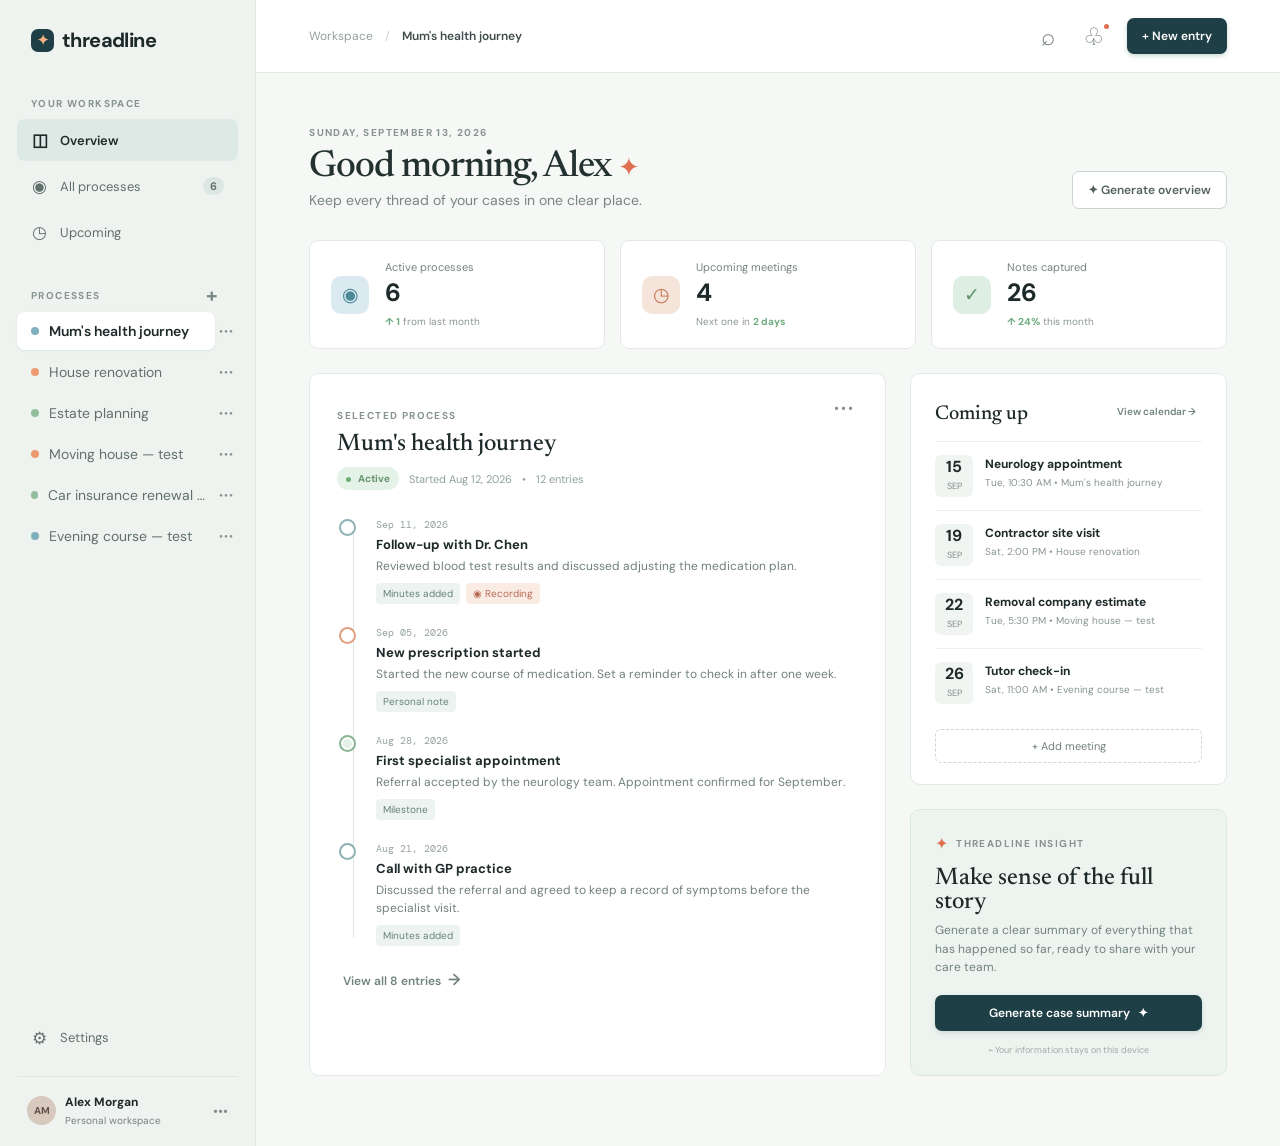
==== index.html @ a477e841 "Publish Threadline process tracker Co-authored-by: Copilot App <223556219+Copilot@users.noreply.gith" ====
<!doctype html>
<html lang="en">
  <head>
    <meta charset="UTF-8" />
    <meta name="viewport" content="width=device-width, initial-scale=1.0" />
    <title>Threadline — Process tracker</title>
    <link rel="preconnect" href="https://fonts.googleapis.com" />
    <link rel="preconnect" href="https://fonts.gstatic.com" crossorigin />
    <link href="https://fonts.googleapis.com/css2?family=DM+Mono:wght@400;500&family=DM+Sans:wght@400;500;600;700&family=Newsreader:opsz,wght@6..72,500;6..72,600&display=swap" rel="stylesheet" />
    <link rel="stylesheet" href="styles.css" />
  </head>
  <body>
    <div class="app-shell">
      <aside class="sidebar">
        <div class="brand"><span class="brand-mark">✦</span><span>threadline</span></div>
        <div class="workspace-label">YOUR WORKSPACE</div>
        <nav class="primary-nav" aria-label="Main navigation">
          <button class="nav-item active" data-view="overview"><span>◫</span> Overview</button>
          <button class="nav-item" data-view="all-processes"><span>◉</span> All processes <b id="process-count">3</b></button>
          <button class="nav-item" data-view="upcoming"><span>◷</span> Upcoming</button>
        </nav>
        <div class="sidebar-section">
          <div class="section-heading"><span>PROCESSES</span><button class="tiny-add" id="add-process" aria-label="Add process">+</button></div>
          <div id="process-list" class="process-list"></div>
        </div>
        <div class="sidebar-bottom">
          <button class="nav-item" id="settings-button"><span>⚙</span> Settings</button>
          <button class="profile" id="workspace-switcher"><div class="avatar">AM</div><div><strong>Alex Morgan</strong><small id="workspace-label">Personal workspace</small></div><span class="dots">•••</span></button>
        </div>
      </aside>

      <main class="main-content">
        <header class="topbar">
          <div class="breadcrumbs"><span>Workspace</span><b>/</b><strong id="breadcrumb-title">Overview</strong></div>
          <div class="top-actions"><button class="icon-button" title="Search">⌕</button><button class="icon-button notification" title="Notifications">♧<i></i></button><button class="button button-dark" id="new-entry">+ New entry</button></div>
        </header>

        <section class="content-wrap">
          <div class="page-intro">
            <div><p class="eyebrow">SUNDAY, SEPTEMBER 13, 2026</p><h1 id="page-title">Good morning, Alex <span>✦</span></h1><p class="lede">Keep every thread of your cases in one clear place.</p></div>
            <button class="button button-outline" id="generate-overview">✦ Generate overview</button>
          </div>

          <div class="metric-grid">
            <article class="metric-card"><div class="metric-icon blue">◉</div><div><span>Active processes</span><strong id="active-count">3</strong><small><em>↑ 1</em> from last month</small></div></article>
            <article class="metric-card"><div class="metric-icon peach">◷</div><div><span>Upcoming meetings</span><strong id="meeting-count">2</strong><small>Next one in <em>2 days</em></small></div></article>
            <article class="metric-card"><div class="metric-icon green">✓</div><div><span>Notes captured</span><strong id="notes-count">18</strong><small><em>↑ 24%</em> this month</small></div></article>
          </div>

          <div class="dashboard-grid">
            <section class="panel timeline-panel dashboard-object" data-dashboard-object="process">
              <div class="panel-header"><div><p class="eyebrow">SELECTED PROCESS</p><h2 id="selected-title">Mum's health journey</h2></div><div class="timeline-actions"><button class="more-button" id="timeline-menu-button" aria-label="Timeline options" aria-expanded="false">•••</button><div class="timeline-menu" id="timeline-menu" hidden><button id="menu-search">⌕ Search events</button><button data-filter="all">◫ Show all types</button><button data-filter="meeting">◷ Meetings only</button><button data-filter="note">▤ Notes only</button><button data-filter="milestone">✓ Milestones only</button><button id="export-events">⇩ Export this process to Excel</button></div></div></div>
              <div class="process-meta"><span class="status-pill"><i></i> Active</span><span>Started Aug 12, 2026</span><span>•</span><span>12 entries</span></div>
              <div class="timeline" id="timeline"></div>
              <button class="text-button" id="show-all">View all entries <span>→</span></button>
            </section>

            <aside class="right-column">
              <section class="panel upcoming-panel dashboard-object" data-dashboard-object="upcoming"><div class="panel-header"><h2>Coming up</h2><button class="text-button" id="open-calendar">View calendar →</button></div><div id="upcoming-list"></div><button class="add-dashed" id="add-meeting">+ Add meeting</button></section>
              <section class="panel insight-panel dashboard-object" data-dashboard-object="insight"><div class="insight-top"><span class="sparkle">✦</span><span class="eyebrow">THREADLINE INSIGHT</span></div><h3>Make sense of the full story</h3><p>Generate a clear summary of everything that has happened so far, ready to share with your care team.</p><button class="button button-dark full-width" id="history-summary">Generate case summary <span>✦</span></button><div class="privacy-note">⌁ Your information stays on this device</div></section>
            </aside>
          </div>
        </section>
      </main>
    </div>

    <div class="modal-backdrop" id="modal-backdrop" hidden>
      <div class="modal" role="dialog" aria-modal="true" aria-labelledby="modal-title">
        <button class="modal-close" id="modal-close">×</button>
        <p class="eyebrow" id="modal-eyebrow">NEW TIMELINE ENTRY</p><h2 id="modal-title">Add a meeting</h2><p class="modal-subtitle">Capture the details while they’re fresh.</p>
        <form id="entry-form">
          <label>Entry type<select id="entry-type"><option value="meeting">Meeting</option><option value="note">Note</option><option value="milestone">Milestone</option></select></label>
          <label>Title<input id="entry-title" required placeholder="e.g. Follow-up with Dr. Chen" /></label>
          <div class="form-row"><label>Date<input id="entry-date" type="date" required /></label><label>Time<input id="entry-time" type="time" value="10:00" /></label></div>
          <label>Minutes / notes<textarea id="entry-notes" rows="4" placeholder="What was discussed? Add decisions, questions, or next steps…"></textarea></label>
          <label>Recording <div class="upload-box"><input id="entry-recording" type="file" accept="audio/*,video/*" /><span>⌁</span><span><strong>Attach a recording</strong><small>Audio or video, up to 200 MB</small></span></div></label>
          <div class="form-actions"><button type="button" class="button button-danger" id="delete-entry" hidden>Delete entry</button><span class="form-spacer"></span><button type="button" class="button button-outline" id="cancel-entry">Cancel</button><button type="submit" class="button button-dark">Save entry</button></div>
        </form>
      </div>
    </div>
    <div class="modal-backdrop" id="settings-backdrop" hidden>
        <div class="modal settings-modal" role="dialog" aria-modal="true" aria-labelledby="settings-title">
          <button class="modal-close" id="settings-close">×</button>
          <p class="eyebrow">WORKSPACE SETTINGS</p><h2 id="settings-title">Settings</h2><p class="modal-subtitle">Manage your local Threadline workspace and keep a safe copy of your data.</p>
          <div class="settings-card" id="backup-settings-card"><div><strong>Backup all processes</strong><p>Download one compressed archive containing every process, event, summary, meeting, and stored recording.</p></div><button class="button button-dark" id="settings-backup">Download backup</button></div>
          <div class="settings-card" id="restore-settings-card"><div><strong>Restore all processes</strong><p>Load a complete Threadline backup. It replaces every process currently stored in this browser.</p></div><button class="button button-outline" id="settings-restore">Choose backup</button></div>
          <div class="settings-section"><p class="eyebrow">DESKTOP</p><p class="settings-section-copy">Choose which objects appear on this workspace dashboard.</p><div class="dashboard-options"><label><input type="checkbox" data-dashboard-setting="process" /> Process timeline</label><label><input type="checkbox" data-dashboard-setting="upcoming" /> Coming up</label><label><input type="checkbox" data-dashboard-setting="insight" /> Threadline Insight</label></div></div>
          <div class="settings-section"><p class="eyebrow">YOUR PROFILE</p><p class="settings-section-copy">Update your name and email address.</p><button class="button button-outline" id="edit-my-profile">Edit my information</button></div>
          <div class="settings-section" id="admin-user-settings"><p class="eyebrow">USERS</p><p class="settings-section-copy">Each user has one separate workspace. Add, edit, or remove users here; share individual processes from the process menu.</p><div id="admin-people-list" class="people-list"></div><div class="workspace-create"><input id="admin-person-name" placeholder="Person name" /><input id="admin-person-email" placeholder="Email" /><label class="checkbox-label create-admin-label"><input id="admin-person-admin" type="checkbox" /> Admin</label><button class="button button-outline" id="admin-add-person">+ Add user</button></div></div>
          <p class="settings-footnote">Your data is stored locally in this browser. Keep the backup file somewhere safe.</p>
      </div>
    </div>
    <div class="modal-backdrop" id="delete-process-backdrop" hidden>
      <div class="modal delete-modal" role="dialog" aria-modal="true" aria-labelledby="delete-process-title">
        <p class="eyebrow">REMOVE PROCESS</p><h2 id="delete-process-title">Delete this process?</h2><p class="modal-subtitle">This will permanently remove the process and all of its events from this browser.</p>
        <div class="form-actions"><button type="button" class="button button-outline" id="cancel-delete-process">Keep process</button><button type="button" class="button button-danger" id="confirm-delete-process">Delete process</button></div>
      </div>
    </div>
    <div class="modal-backdrop" id="workspace-backdrop" hidden>
        <div class="modal workspace-modal" role="dialog" aria-modal="true" aria-labelledby="workspace-title">
          <button class="modal-close" id="workspace-close">×</button>
          <p class="eyebrow">WORKSPACES</p><h2 id="workspace-title">Switch workspace</h2><p class="modal-subtitle">Each workspace has its own separate processes and events.</p>
          <div id="workspace-list" class="workspace-list"></div>
        </div>
    </div>
    <div class="modal-backdrop" id="share-backdrop" hidden>
        <div class="modal share-modal" role="dialog" aria-modal="true" aria-labelledby="share-title">
          <button class="modal-close" id="share-close">×</button>
          <p class="eyebrow">PROCESS ACCESS</p><h2 id="share-title">Share process</h2><p class="modal-subtitle" id="share-process-name"></p>
          <div id="share-user-list" class="share-user-list"></div>
          <div class="form-actions"><button type="button" class="button button-outline" id="cancel-share">Cancel</button><button type="button" class="button button-dark" id="save-share">Save access</button></div>
        </div>
    </div>
    <div class="modal-backdrop" id="edit-user-backdrop" hidden>
      <div class="modal edit-user-modal" role="dialog" aria-modal="true" aria-labelledby="edit-user-title">
        <button class="modal-close" id="edit-user-close">×</button>
        <p class="eyebrow">EDIT USER</p><h2 id="edit-user-title">Edit user</h2><p class="modal-subtitle">Update this user’s details or grant admin privileges.</p>
        <label>Name<input id="edit-user-name" /></label><label>Email<input id="edit-user-email" type="email" /></label><label class="checkbox-label" id="edit-user-admin-label"><input id="edit-user-admin" type="checkbox" /> Grant admin privileges</label>
        <div class="form-actions"><button type="button" class="button button-outline" id="cancel-edit-user">Cancel</button><button type="button" class="button button-dark" id="save-edit-user">Save user</button></div>
      </div>
    </div>
    <div class="toast" id="toast" role="status"></div>
    <div class="search-popover" id="search-popover" hidden><label for="event-search">Search this process</label><div><input id="event-search" type="search" placeholder="Search titles and summaries…" /><button id="clear-search" aria-label="Clear search">×</button></div></div>
    <input id="restore-file" type="file" accept="application/json,.json" hidden />
    <script src="app.js"></script>
  </body>
</html>
---- styles.css ----
:root{--ink:#1e2929;--muted:#748080;--line:#e4e9e7;--paper:#f6f8f6;--white:#fff;--blue:#dbeaf0;--peach:#f5e4da;--green:#dfeee3;--accent:#df6f51;--navy:#1e3f45}
*{box-sizing:border-box}body{margin:0;background:var(--paper);color:var(--ink);font-family:"DM Sans",sans-serif;font-size:14px}button,input,textarea,select{font:inherit}button{cursor:pointer;border:0;background:none;color:inherit}.app-shell{display:flex;min-height:100vh}.sidebar{width:256px;background:#eef3f0;border-right:1px solid #dfe7e3;padding:27px 17px 18px;display:flex;flex-direction:column}.brand{font-size:20px;font-weight:700;letter-spacing:-.6px;padding:0 14px 44px;display:flex;align-items:center;gap:8px}.brand-mark{display:inline-grid;place-items:center;width:23px;height:23px;border-radius:7px;background:var(--navy);color:#f7b182;font-size:14px}.workspace-label,.eyebrow{font-size:10px;letter-spacing:1.4px;font-weight:700;color:#879390}.workspace-label{padding:0 14px 9px}.primary-nav{display:grid;gap:4px}.nav-item{display:flex;align-items:center;gap:12px;color:#62706c;padding:10px 14px;border-radius:8px;text-align:left;width:100%;font-size:13px}.nav-item span{font-size:17px;width:17px;text-align:center}.nav-item b{margin-left:auto;font-size:11px;background:#dce6e2;padding:2px 7px;border-radius:12px}.nav-item.active{background:#dce9e5;color:var(--ink);font-weight:600}.sidebar-section{margin-top:35px}.section-heading{display:flex;justify-content:space-between;align-items:center;padding:0 14px 10px;color:#879390;font-size:10px;letter-spacing:1.4px;font-weight:700}.tiny-add{font-size:20px;line-height:12px;color:#7c8885}.process-list{display:grid;gap:3px}.process-row{position:relative;display:flex;align-items:center;width:100%;min-width:0}.process-item{display:flex;align-items:center;gap:10px;flex:1;min-width:0;width:auto;padding:10px 8px 10px 14px;border-radius:8px;text-align:left;color:#62706c}.process-item span{overflow:hidden;text-overflow:ellipsis;white-space:nowrap}.process-row.active .process-item{background:#fff;color:var(--ink);font-weight:600;box-shadow:0 1px 2px #dce5e1}.process-dot{width:8px;height:8px;border-radius:50%;background:#7eb0bd}.process-item:nth-child(2) .process-dot{background:#ed9a72}.process-item:nth-child(3) .process-dot{background:#93be9e}.process-more{padding:7px 4px;color:#84918d;letter-spacing:1px;font-size:11px}.process-menu{position:absolute;right:0;top:32px;z-index:4;background:#fff;border:1px solid var(--line);border-radius:7px;padding:4px;box-shadow:0 8px 22px #19333218}.process-menu[hidden]{display:none}.process-menu button{white-space:nowrap;padding:8px 10px;color:#bd634c;font-size:11px}.sidebar-bottom{margin-top:auto}.profile{border-top:1px solid #dfe7e3;margin-top:17px;padding:17px 10px 0;display:flex;gap:9px;align-items:center;width:100%;text-align:left}.avatar{width:29px;height:29px;border-radius:50%;background:#d7c9bd;color:#614f48;display:grid;place-items:center;font-size:10px;font-weight:700}.profile strong{font-size:12px;display:block}.profile small{font-size:10px;color:var(--muted)}.dots{margin-left:auto;color:#84918d}.main-content{flex:1;min-width:0}.topbar{height:73px;background:var(--white);border-bottom:1px solid var(--line);display:flex;justify-content:space-between;align-items:center;padding:0 5.2%}.breadcrumbs{display:flex;gap:12px;align-items:center;color:#94a09e;font-size:12px}.breadcrumbs b{font-weight:400;color:#cad2cf}.breadcrumbs strong{color:#3e4d4b;font-weight:600}.top-actions{display:flex;align-items:center;gap:16px}.icon-button{font-size:24px;color:#73807d}.notification{position:relative}.notification i{position:absolute;width:5px;height:5px;border-radius:50%;background:var(--accent);top:4px;right:2px}.button{border-radius:7px;padding:10px 15px;font-weight:600;font-size:12px;display:inline-flex;align-items:center;gap:8px;justify-content:center}.button-dark{background:var(--navy);color:white;box-shadow:0 2px 5px #cbd9d5}.button-outline{border:1px solid #c9d5d0;background:var(--white);color:#52615e}.content-wrap{max-width:1250px;margin:auto;padding:43px 5.2% 70px}.page-intro{display:flex;justify-content:space-between;align-items:end;margin-bottom:31px}.page-intro h1{font-family:Newsreader,serif;font-size:37px;font-weight:500;letter-spacing:-1px;margin:8px 0 5px;color:#233231}.page-intro h1 span{color:var(--accent);font-size:26px}.lede{margin:0;color:#788582;font-size:14px}.metric-grid{display:grid;grid-template-columns:repeat(3,1fr);gap:15px;margin-bottom:24px}.metric-card{background:#fff;border:1px solid var(--line);border-radius:9px;padding:19px 21px;display:flex;align-items:center;gap:16px}.metric-icon{width:38px;height:38px;border-radius:10px;display:grid;place-items:center;font-size:19px}.metric-icon.blue{background:var(--blue);color:#4b8998}.metric-icon.peach{background:var(--peach);color:#c67455}.metric-icon.green{background:var(--green);color:#61936c}.metric-card span{display:block;color:#768480;font-size:11px}.metric-card strong{font-size:25px;display:block;margin:2px 0}.metric-card small{font-size:10px;color:#8b9692}.metric-card em{font-style:normal;color:#6eaa7d;font-weight:700}.dashboard-grid{display:grid;grid-template-columns:minmax(0,1.55fr) minmax(300px,.85fr);gap:24px}.panel{background:#fff;border:1px solid var(--line);border-radius:10px}.timeline-panel{padding:25px 27px 20px}.panel-header{display:flex;justify-content:space-between;align-items:start}.panel-header h2{font-family:Newsreader,serif;font-size:24px;font-weight:500;margin:6px 0 0}.timeline-actions{position:relative}.more-button{color:#82908c;letter-spacing:2px;padding:0 3px}.timeline-menu{position:absolute;right:0;top:24px;z-index:3;background:#fff;border:1px solid var(--line);border-radius:8px;padding:5px;min-width:166px;box-shadow:0 8px 22px #19333218}.timeline-menu[hidden],.search-popover[hidden]{display:none}.timeline-menu button{display:block;width:100%;text-align:left;padding:8px 10px;border-radius:5px;color:#5f706b;font-size:11px}.timeline-menu button:hover{background:#f1f6f3;color:var(--ink)}.timeline-menu .menu-danger{color:#bd634c;border-top:1px solid #edf1ef;margin-top:4px;padding-top:10px}.delete-modal{width:min(440px,100%)}.search-popover{position:absolute;z-index:4;top:115px;right:5.2%;background:#fff;border:1px solid var(--line);border-radius:8px;padding:12px;box-shadow:0 8px 22px #19333218;width:260px}.search-popover label{display:block;color:#697873;font-size:10px;font-weight:700;margin-bottom:7px}.search-popover div{display:flex;align-items:center;border:1px solid #dbe3df;border-radius:6px;background:#fbfcfb}.search-popover input{border:0;outline:0;background:transparent;padding:8px;width:100%;font-size:11px}.search-popover button{font-size:17px;color:#899691;padding:0 8px}.process-meta{display:flex;align-items:center;gap:10px;color:#91a09b;font-size:11px;margin:11px 0 28px}.status-pill{background:#e5f2e8;color:#64936d;border-radius:20px;padding:5px 9px;font-size:10px;font-weight:700}.status-pill i{display:inline-block;width:5px;height:5px;background:#6aaf7a;border-radius:50%;vertical-align:middle;margin-right:5px}.timeline{position:relative;margin:0 0 20px 12px}.timeline:before{content:"";position:absolute;left:4px;top:10px;bottom:10px;width:1px;background:#dce6e2}.timeline-entry{position:relative;padding:0 0 22px 27px}.timeline-entry:last-child{padding-bottom:2px}.timeline-entry:before{content:"";position:absolute;left:0;top:3px;width:9px;height:9px;border:2px solid #fff;box-shadow:0 0 0 2px #8eb2b5;border-radius:50%;background:#fff}.timeline-entry.note:before{box-shadow:0 0 0 2px #e2a07f}.timeline-entry.milestone:before{box-shadow:0 0 0 2px #88b494;background:#e3f0e5}.entry-date{font-family:"DM Mono",monospace;font-size:10px;color:#95a19e;margin-bottom:5px}.entry-title{font-weight:700;font-size:13px;margin-bottom:4px}.entry-description{font-size:12px;line-height:1.5;color:#71807c;max-width:560px}.entry-tags{display:flex;gap:6px;margin-top:8px}.tag{font-size:10px;color:#66827e;background:#edf3f0;padding:4px 7px;border-radius:4px}.recording-tag{color:#b66d55;background:#fbebe5}.text-button{font-size:12px;color:#70837e;font-weight:600}.text-button span{font-size:16px;margin-left:4px}.right-column{display:grid;gap:24px;align-content:start}.upcoming-panel{padding:24px 24px 21px}.upcoming-panel .panel-header{align-items:center;margin-bottom:17px}.upcoming-panel h2{font-size:20px}.upcoming-panel .text-button{font-size:10px}.upcoming-item{display:flex;gap:12px;padding:13px 0;border-top:1px solid #edf1ef}.date-block{width:38px;text-align:center;border-radius:6px;background:#f0f5f2;padding:4px 0;align-self:start}.date-block strong{display:block;font-size:16px;line-height:16px}.date-block small{font-size:9px;color:#7c8b86}.upcoming-item h4{font-size:12px;margin:1px 0 4px}.upcoming-item p{font-size:10px;color:#879490;margin:0}.add-dashed{border:1px dashed #ccd8d3;border-radius:6px;color:#72827d;width:100%;padding:9px;margin-top:12px;font-size:11px}.insight-panel{background:#edf4f0;padding:23px 24px 19px;border-color:#dce9e2}.insight-top{display:flex;gap:8px;align-items:center}.sparkle{color:var(--accent);font-size:16px}.insight-panel h3{font-family:Newsreader,serif;font-size:24px;font-weight:500;margin:12px 0 7px}.insight-panel p{color:#72827d;line-height:1.55;font-size:12px;margin:0 0 18px}.full-width{width:100%}.privacy-note{text-align:center;color:#a0aaa7;font-size:9px;margin-top:13px}.modal-backdrop{position:fixed;inset:0;background:#20343480;display:grid;place-items:center;z-index:5;padding:20px}.modal-backdrop[hidden]{display:none}.modal{width:min(530px,100%);max-height:95vh;overflow:auto;background:#fff;border-radius:12px;padding:31px;box-shadow:0 20px 60px #10252544;position:relative}.modal h2{font-family:Newsreader,serif;font-size:31px;font-weight:500;margin:7px 0 3px}.modal-subtitle{color:#7b8885;margin:0 0 25px;font-size:13px}.modal-close{position:absolute;right:22px;top:16px;font-size:26px;color:#8a9692}.modal label{display:block;color:#5f6f6b;font-weight:600;font-size:11px;margin:0 0 15px}.modal input,.modal textarea,.modal select{display:block;width:100%;border:1px solid #dbe3df;border-radius:6px;padding:10px;margin-top:7px;color:var(--ink);outline-color:#8eb2b5;background:#fbfcfb;font-size:12px}.form-row{display:grid;grid-template-columns:1fr 1fr;gap:13px}.upload-box{border:1px dashed #c6d4ce;border-radius:6px;padding:11px 13px;display:flex;gap:10px;align-items:center;margin-top:7px;color:#788a84}.upload-box input{display:none}.upload-box>span:first-of-type{font-size:24px;color:#9bb5ac}.upload-box strong,.upload-box small{display:block}.upload-box strong{font-size:11px}.upload-box small{font-weight:400;font-size:10px;color:#9aa6a2;margin-top:3px}.form-actions{display:flex;justify-content:flex-end;gap:8px;margin-top:23px}.form-spacer{flex:1}.button-danger{border:1px solid #efcfc7;color:#bd634c;background:#fff7f4}.timeline-entry{cursor:pointer;border-radius:7px;margin-left:-8px;padding-left:35px;padding-right:8px;transition:background .15s}.timeline-entry:hover{background:#f5f8f6}.toast{position:fixed;right:25px;bottom:25px;background:var(--navy);color:#fff;padding:12px 17px;border-radius:7px;font-size:12px;box-shadow:0 5px 20px #18343844;transform:translateY(100px);opacity:0;transition:.25s;z-index:10}.toast.show{transform:none;opacity:1}@media(max-width:900px){.sidebar{width:215px}.content-wrap{padding-left:3%;padding-right:3%}.dashboard-grid{grid-template-columns:1fr}.right-column{grid-template-columns:1fr 1fr}.topbar{padding:0 3%}}@media(max-width:650px){.sidebar{display:none}.metric-grid{grid-template-columns:1fr}.right-column{grid-template-columns:1fr}.page-intro{display:block}.page-intro .button{margin-top:18px}.top-actions .icon-button{display:none}.content-wrap{padding-top:28px}.page-intro h1{font-size:31px}}#settings-backdrop{position:fixed;inset:0;width:100vw;height:100vh;display:grid;place-items:center;z-index:20}#settings-backdrop[hidden]{display:none}#edit-user-backdrop{z-index:30}.checkbox-label{display:flex!important;align-items:center;gap:8px}.modal .checkbox-label input[type="checkbox"]{display:inline-block;width:auto;margin:0;padding:0}.dashboard-options{display:grid;gap:9px;margin-top:10px}.dashboard-options label{display:flex;align-items:center;gap:9px;font-size:12px;color:#61716c}.dashboard-options input{accent-color:var(--navy)}
.settings-modal{width:min(620px,100%)}.workspace-modal,.share-modal,.edit-user-modal{width:min(520px,100%)}.workspace-list,.share-user-list,.people-list{display:grid;gap:7px;margin:18px 0}.workspace-option,.share-user{display:flex;align-items:center;gap:10px;border:1px solid var(--line);border-radius:7px;padding:11px;text-align:left}.workspace-option.active{background:#eef5f1;border-color:#b9d0c5}.workspace-option small{display:block;color:#899691;font-size:10px}.workspace-option span:first-child{flex:1}.workspace-option .remove-workspace{color:#bd634c;font-size:11px}.workspace-create{display:flex;gap:8px;border-top:1px solid var(--line);padding-top:16px}.workspace-create input{flex:1;border:1px solid #dbe3df;border-radius:6px;padding:10px;font-size:12px}.share-user input{accent-color:var(--navy)}.share-user span{font-size:12px}.people-heading{margin-top:20px}.person-row{display:flex;align-items:center;justify-content:space-between;border-bottom:1px solid #edf1ef;padding:8px 2px;font-size:11px}.person-row small{color:#8a9792;margin-left:6px}.person-row button{color:#bd634c;font-size:11px}.settings-card{display:flex;align-items:center;justify-content:space-between;gap:20px;border:1px solid var(--line);border-radius:8px;padding:16px;margin:12px 0}.settings-card strong{font-size:13px}.settings-card p{color:#7b8985;font-size:11px;line-height:1.45;margin:5px 0 0;max-width:350px}.settings-footnote{color:#9aa6a2;font-size:10px;margin:18px 0 0}.status-pill{background:#e5f2e8;color:#64936d;border-radius:20px;padding:5px 9px;font-size:10px;font-weight:700}.status-pill i{display:inline-block;width:5px;height:5px;background:#6aaf7a;border-radius:50%;vertical-align:middle;margin-right:5px}.timeline{position:relative;margin:0 0 20px 12px}.timeline:before{content:"";position:absolute;left:4px;top:10px;bottom:10px;width:1px;background:#dce6e2}.timeline-entry{position:relative;padding:0 0 22px 27px}.timeline-entry:last-child{padding-bottom:2px}.timeline-entry:before{content:"";position:absolute;left:0;top:3px;width:9px;height:9px;border:2px solid #fff;box-shadow:0 0 0 2px #8eb2b5;border-radius:50%;background:#fff}.timeline-entry.note:before{box-shadow:0 0 0 2px #e2a07f}.timeline-entry.milestone:before{box-shadow:0 0 0 2px #88b494;background:#e3f0e5}.entry-date{font-family:"DM Mono",monospace;font-size:10px;color:#95a19e;margin-bottom:5px}.entry-title{font-weight:700;font-size:13px;margin-bottom:4px}.entry-description{font-size:12px;line-height:1.5;color:#71807c;max-width:560px}.entry-tags{display:flex;gap:6px;margin-top:8px}.tag{font-size:10px;color:#66827e;background:#edf3f0;padding:4px 7px;border-radius:4px}.recording-tag{color:#b66d55;background:#fbebe5}.text-button{font-size:12px;color:#70837e;font-weight:600}.text-button span{font-size:16px;margin-left:4px}.right-column{display:grid;gap:24px;align-content:start}.upcoming-panel{padding:24px 24px 21px}.upcoming-panel .panel-header{align-items:center;margin-bottom:17px}.upcoming-panel h2{font-size:20px}.upcoming-panel .text-button{font-size:10px}.upcoming-item{display:flex;gap:12px;padding:13px 0;border-top:1px solid #edf1ef}.date-block{width:38px;text-align:center;border-radius:6px;background:#f0f5f2;padding:4px 0;align-self:start}.date-block strong{display:block;font-size:16px;line-height:16px}.date-block small{font-size:9px;color:#7c8b86}.upcoming-item h4{font-size:12px;margin:1px 0 4px}.upcoming-item p{font-size:10px;color:#879490;margin:0}.add-dashed{border:1px dashed #ccd8d3;border-radius:6px;color:#72827d;width:100%;padding:9px;margin-top:12px;font-size:11px}.insight-panel{background:#edf4f0;padding:23px 24px 19px;border-color:#dce9e2}.insight-top{display:flex;gap:8px;align-items:center}.sparkle{color:var(--accent);font-size:16px}.insight-panel h3{font-family:Newsreader,serif;font-size:24px;font-weight:500;margin:12px 0 7px}.insight-panel p{color:#72827d;line-height:1.55;font-size:12px;margin:0 0 18px}.full-width{width:100%}.privacy-note{text-align:center;color:#a0aaa7;font-size:9px;margin-top:13px}.modal-backdrop{position:fixed;inset:0;background:#20343480;display:grid;place-items:center;z-index:5;padding:20px}.modal-backdrop[hidden]{display:none}.modal{width:min(530px,100%);max-height:95vh;overflow:auto;background:#fff;border-radius:12px;padding:31px;box-shadow:0 20px 60px #10252544;position:relative}.modal h2{font-family:Newsreader,serif;font-size:31px;font-weight:500;margin:7px 0 3px}.modal-subtitle{color:#7b8885;margin:0 0 25px;font-size:13px}.modal-close{position:absolute;right:22px;top:16px;font-size:26px;color:#8a9692}.modal label{display:block;color:#5f6f6b;font-weight:600;font-size:11px;margin:0 0 15px}.modal input,.modal textarea,.modal select{display:block;width:100%;border:1px solid #dbe3df;border-radius:6px;padding:10px;margin-top:7px;color:var(--ink);outline-color:#8eb2b5;background:#fbfcfb;font-size:12px}.form-row{display:grid;grid-template-columns:1fr 1fr;gap:13px}.upload-box{border:1px dashed #c6d4ce;border-radius:6px;padding:11px 13px;display:flex;gap:10px;align-items:center;margin-top:7px;color:#788a84}.upload-box input{display:none}.upload-box>span:first-of-type{font-size:24px;color:#9bb5ac}.upload-box strong,.upload-box small{display:block}.upload-box strong{font-size:11px}.upload-box small{font-weight:400;font-size:10px;color:#9aa6a2;margin-top:3px}.form-actions{display:flex;justify-content:flex-end;gap:8px;margin-top:23px}.form-spacer{flex:1}.button-danger{border:1px solid #efcfc7;color:#bd634c;background:#fff7f4}.timeline-entry{cursor:pointer;border-radius:7px;margin-left:-8px;padding-left:35px;padding-right:8px;transition:background .15s}.timeline-entry:hover{background:#f5f8f6}.toast{position:fixed;right:25px;bottom:25px;background:var(--navy);color:#fff;padding:12px 17px;border-radius:7px;font-size:12px;box-shadow:0 5px 20px #18343844;transform:translateY(100px);opacity:0;transition:.25s;z-index:10}.toast.show{transform:none;opacity:1}@media(max-width:900px){.sidebar{width:215px}.content-wrap{padding-left:3%;padding-right:3%}.dashboard-grid{grid-template-columns:1fr}.right-column{grid-template-columns:1fr 1fr}.topbar{padding:0 3%}}@media(max-width:650px){.sidebar{display:none}.metric-grid{grid-template-columns:1fr}.right-column{grid-template-columns:1fr}.page-intro{display:block}.page-intro .button{margin-top:18px}.top-actions .icon-button{display:none}.content-wrap{padding-top:28px}.page-intro h1{font-size:31px}}
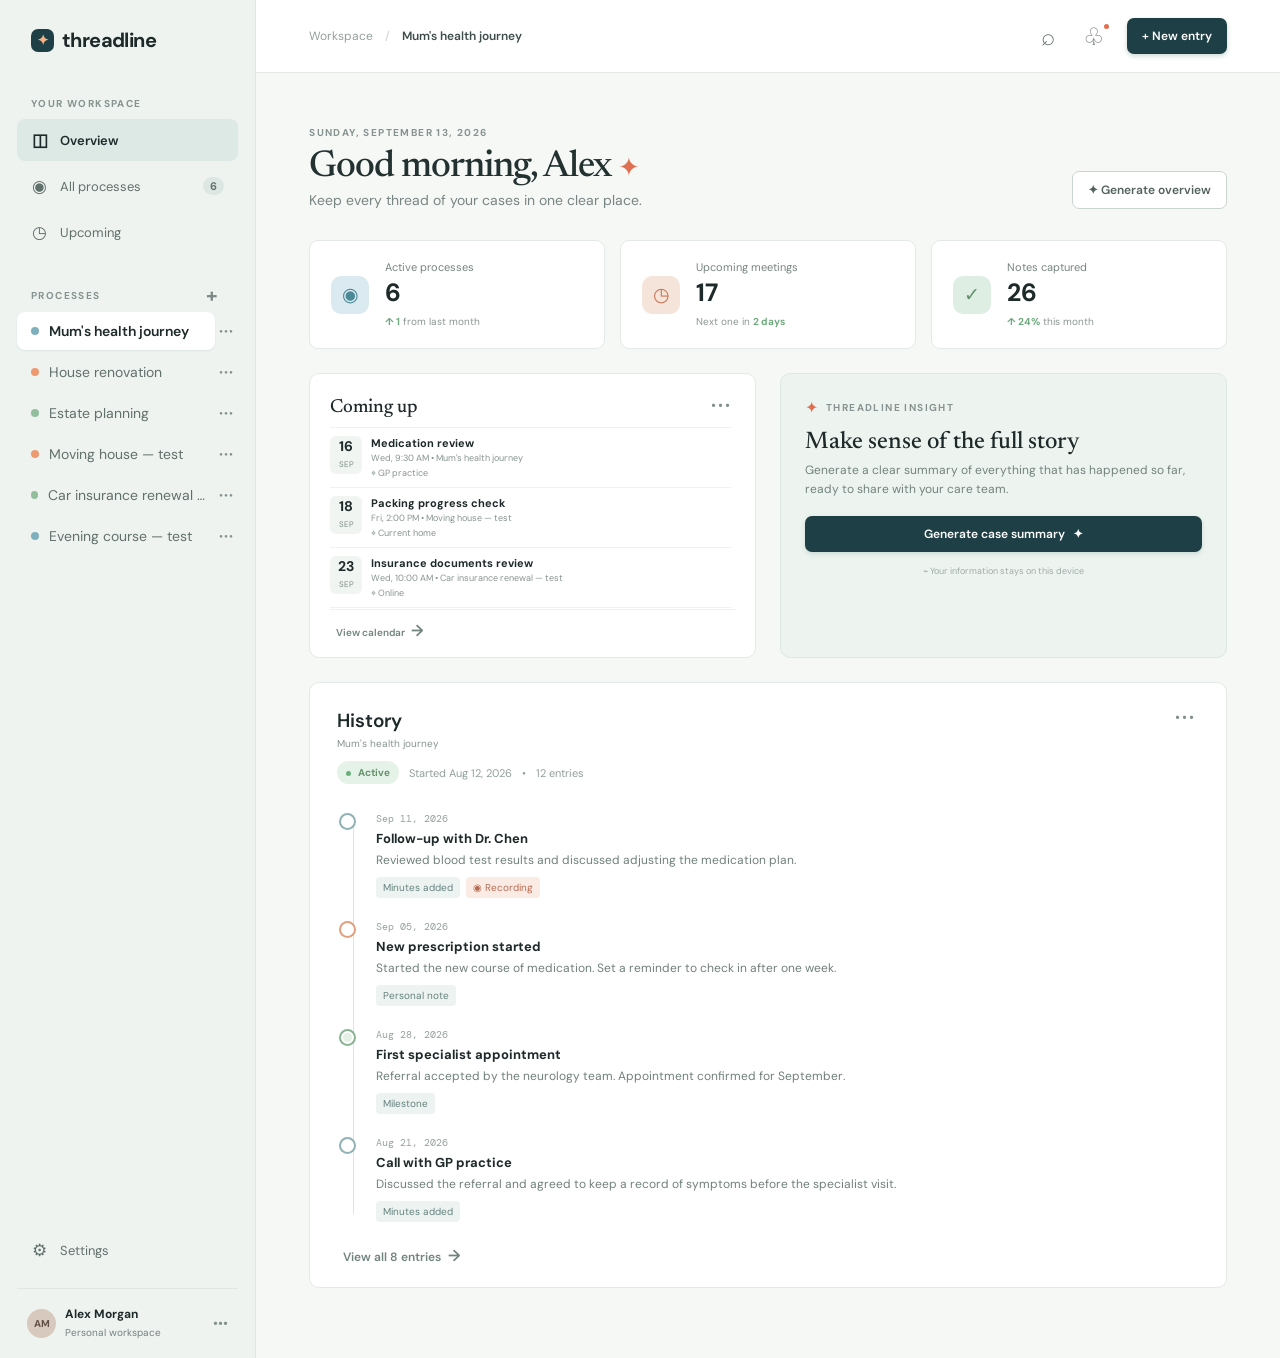
==== commit 1022c0b0: "Fix persisted meeting saves Co-authored-by: Copilot App <223556219+Copilot@users.noreply.github.com>" ====
--- a/index.html
+++ b/index.html
@@ -7,7 +7,15 @@
     <link rel="preconnect" href="https://fonts.googleapis.com" />
     <link rel="preconnect" href="https://fonts.gstatic.com" crossorigin />
     <link href="https://fonts.googleapis.com/css2?family=DM+Mono:wght@400;500&family=DM+Sans:wght@400;500;600;700&family=Newsreader:opsz,wght@6..72,500;6..72,600&display=swap" rel="stylesheet" />
-    <link rel="stylesheet" href="styles.css" />
+    <link rel="stylesheet" href="styles.css?v=20260913-1100" />
+    <style>
+      .dashboard-grid { grid-template-columns: 1fr; }
+      .dashboard-grid > .right-column { order: 1; grid-template-columns: repeat(2, minmax(0, 1fr)); align-items: start; }
+      .dashboard-grid > .timeline-panel { order: 2; }
+      @media (max-width: 650px) {
+        .dashboard-grid > .right-column { grid-template-columns: 1fr; }
+      }
+    </style>
   </head>
   <body>
     <div class="app-shell">
@@ -49,14 +57,14 @@
 
           <div class="dashboard-grid">
             <section class="panel timeline-panel dashboard-object" data-dashboard-object="process">
-              <div class="panel-header"><div><p class="eyebrow">SELECTED PROCESS</p><h2 id="selected-title">Mum's health journey</h2></div><div class="timeline-actions"><button class="more-button" id="timeline-menu-button" aria-label="Timeline options" aria-expanded="false">•••</button><div class="timeline-menu" id="timeline-menu" hidden><button id="menu-search">⌕ Search events</button><button data-filter="all">◫ Show all types</button><button data-filter="meeting">◷ Meetings only</button><button data-filter="note">▤ Notes only</button><button data-filter="milestone">✓ Milestones only</button><button id="export-events">⇩ Export this process to Excel</button></div></div></div>
+              <div class="panel-header"><div><h2>History</h2><p class="history-process" id="selected-title">Mum's health journey</p></div><div class="timeline-actions"><button class="more-button" id="timeline-menu-button" aria-label="Timeline options" aria-expanded="false">•••</button><div class="timeline-menu" id="timeline-menu" hidden><button id="menu-search">⌕ Search events</button><button data-filter="all">◫ Show all types</button><button data-filter="meeting">◷ Meetings only</button><button data-filter="note">▤ Notes only</button><button data-filter="milestone">✓ Milestones only</button><button id="sort-newest">↓ Newest first</button><button id="sort-oldest">↑ Oldest first</button><button id="export-events">⇩ Export this process to Excel</button></div></div></div>
               <div class="process-meta"><span class="status-pill"><i></i> Active</span><span>Started Aug 12, 2026</span><span>•</span><span>12 entries</span></div>
               <div class="timeline" id="timeline"></div>
               <button class="text-button" id="show-all">View all entries <span>→</span></button>
             </section>
 
             <aside class="right-column">
-              <section class="panel upcoming-panel dashboard-object" data-dashboard-object="upcoming"><div class="panel-header"><h2>Coming up</h2><button class="text-button" id="open-calendar">View calendar →</button></div><div id="upcoming-list"></div><button class="add-dashed" id="add-meeting">+ Add meeting</button></section>
+              <section class="panel upcoming-panel dashboard-object" data-dashboard-object="upcoming"><div class="panel-header"><h2>Coming up</h2><div class="timeline-actions"><button class="more-button" id="upcoming-menu-button" aria-label="Coming up options" aria-expanded="false">•••</button><div class="timeline-menu" id="upcoming-menu" hidden><button id="add-meeting">+ Add meeting</button></div></div></div><div id="upcoming-list"></div><button class="text-button upcoming-calendar-link" id="open-calendar">View calendar <span>→</span></button></section>
               <section class="panel insight-panel dashboard-object" data-dashboard-object="insight"><div class="insight-top"><span class="sparkle">✦</span><span class="eyebrow">THREADLINE INSIGHT</span></div><h3>Make sense of the full story</h3><p>Generate a clear summary of everything that has happened so far, ready to share with your care team.</p><button class="button button-dark full-width" id="history-summary">Generate case summary <span>✦</span></button><div class="privacy-note">⌁ Your information stays on this device</div></section>
             </aside>
           </div>
@@ -72,10 +80,21 @@
           <label>Entry type<select id="entry-type"><option value="meeting">Meeting</option><option value="note">Note</option><option value="milestone">Milestone</option></select></label>
           <label>Title<input id="entry-title" required placeholder="e.g. Follow-up with Dr. Chen" /></label>
           <div class="form-row"><label>Date<input id="entry-date" type="date" required /></label><label>Time<input id="entry-time" type="time" value="10:00" /></label></div>
+          <label>Location<input id="entry-location" placeholder="e.g. St Mary's Hospital, room 4" /></label>
           <label>Minutes / notes<textarea id="entry-notes" rows="4" placeholder="What was discussed? Add decisions, questions, or next steps…"></textarea></label>
-          <label>Recording <div class="upload-box"><input id="entry-recording" type="file" accept="audio/*,video/*" /><span>⌁</span><span><strong>Attach a recording</strong><small>Audio or video, up to 200 MB</small></span></div></label>
-          <div class="form-actions"><button type="button" class="button button-danger" id="delete-entry" hidden>Delete entry</button><span class="form-spacer"></span><button type="button" class="button button-outline" id="cancel-entry">Cancel</button><button type="submit" class="button button-dark">Save entry</button></div>
+          <label>Recording <div class="upload-box"><input id="entry-recording" type="file" accept="audio/*,video/*" /><span>⌁</span><span><strong id="recording-label">Attach a recording</strong><small id="recording-status">Audio or video; limited by available browser storage</small></span></div></label>
+          <div class="form-actions"><button type="button" class="button button-danger" id="delete-entry" hidden>Delete entry</button><span class="form-spacer"></span><button type="button" class="button button-outline" id="cancel-entry">Cancel</button><button type="submit" class="button button-dark">Save</button></div>
         </form>
+      </div>
+    </div>
+    <div class="modal-backdrop" id="calendar-backdrop" hidden>
+      <div class="modal calendar-modal" role="dialog" aria-modal="true" aria-labelledby="calendar-title">
+        <button class="modal-close" id="calendar-close">×</button>
+        <p class="eyebrow">SCHEDULE</p>
+        <div class="calendar-heading"><h2 id="calendar-title">Calendar</h2><div class="calendar-navigation"><button type="button" class="button button-outline" id="calendar-previous" aria-label="Previous month">←</button><button type="button" class="button button-outline" id="calendar-next" aria-label="Next month">→</button></div></div>
+        <p class="calendar-month-label" id="calendar-month-label"></p>
+        <div class="calendar-list" id="calendar-list"></div>
+        <p class="calendar-empty" id="calendar-empty" hidden>No scheduled meetings in this month.</p>
       </div>
     </div>
     <div class="modal-backdrop" id="settings-backdrop" hidden>
@@ -122,6 +141,6 @@
     <div class="toast" id="toast" role="status"></div>
     <div class="search-popover" id="search-popover" hidden><label for="event-search">Search this process</label><div><input id="event-search" type="search" placeholder="Search titles and summaries…" /><button id="clear-search" aria-label="Clear search">×</button></div></div>
     <input id="restore-file" type="file" accept="application/json,.json" hidden />
-    <script src="app.js"></script>
+    <script src="app.js?v=20260913-1330"></script>
   </body>
 </html>
--- a/styles.css
+++ b/styles.css
@@ -1,3 +1,9 @@
 :root{--ink:#1e2929;--muted:#748080;--line:#e4e9e7;--paper:#f6f8f6;--white:#fff;--blue:#dbeaf0;--peach:#f5e4da;--green:#dfeee3;--accent:#df6f51;--navy:#1e3f45}
 *{box-sizing:border-box}body{margin:0;background:var(--paper);color:var(--ink);font-family:"DM Sans",sans-serif;font-size:14px}button,input,textarea,select{font:inherit}button{cursor:pointer;border:0;background:none;color:inherit}.app-shell{display:flex;min-height:100vh}.sidebar{width:256px;background:#eef3f0;border-right:1px solid #dfe7e3;padding:27px 17px 18px;display:flex;flex-direction:column}.brand{font-size:20px;font-weight:700;letter-spacing:-.6px;padding:0 14px 44px;display:flex;align-items:center;gap:8px}.brand-mark{display:inline-grid;place-items:center;width:23px;height:23px;border-radius:7px;background:var(--navy);color:#f7b182;font-size:14px}.workspace-label,.eyebrow{font-size:10px;letter-spacing:1.4px;font-weight:700;color:#879390}.workspace-label{padding:0 14px 9px}.primary-nav{display:grid;gap:4px}.nav-item{display:flex;align-items:center;gap:12px;color:#62706c;padding:10px 14px;border-radius:8px;text-align:left;width:100%;font-size:13px}.nav-item span{font-size:17px;width:17px;text-align:center}.nav-item b{margin-left:auto;font-size:11px;background:#dce6e2;padding:2px 7px;border-radius:12px}.nav-item.active{background:#dce9e5;color:var(--ink);font-weight:600}.sidebar-section{margin-top:35px}.section-heading{display:flex;justify-content:space-between;align-items:center;padding:0 14px 10px;color:#879390;font-size:10px;letter-spacing:1.4px;font-weight:700}.tiny-add{font-size:20px;line-height:12px;color:#7c8885}.process-list{display:grid;gap:3px}.process-row{position:relative;display:flex;align-items:center;width:100%;min-width:0}.process-item{display:flex;align-items:center;gap:10px;flex:1;min-width:0;width:auto;padding:10px 8px 10px 14px;border-radius:8px;text-align:left;color:#62706c}.process-item span{overflow:hidden;text-overflow:ellipsis;white-space:nowrap}.process-row.active .process-item{background:#fff;color:var(--ink);font-weight:600;box-shadow:0 1px 2px #dce5e1}.process-dot{width:8px;height:8px;border-radius:50%;background:#7eb0bd}.process-item:nth-child(2) .process-dot{background:#ed9a72}.process-item:nth-child(3) .process-dot{background:#93be9e}.process-more{padding:7px 4px;color:#84918d;letter-spacing:1px;font-size:11px}.process-menu{position:absolute;right:0;top:32px;z-index:4;background:#fff;border:1px solid var(--line);border-radius:7px;padding:4px;box-shadow:0 8px 22px #19333218}.process-menu[hidden]{display:none}.process-menu button{white-space:nowrap;padding:8px 10px;color:#bd634c;font-size:11px}.sidebar-bottom{margin-top:auto}.profile{border-top:1px solid #dfe7e3;margin-top:17px;padding:17px 10px 0;display:flex;gap:9px;align-items:center;width:100%;text-align:left}.avatar{width:29px;height:29px;border-radius:50%;background:#d7c9bd;color:#614f48;display:grid;place-items:center;font-size:10px;font-weight:700}.profile strong{font-size:12px;display:block}.profile small{font-size:10px;color:var(--muted)}.dots{margin-left:auto;color:#84918d}.main-content{flex:1;min-width:0}.topbar{height:73px;background:var(--white);border-bottom:1px solid var(--line);display:flex;justify-content:space-between;align-items:center;padding:0 5.2%}.breadcrumbs{display:flex;gap:12px;align-items:center;color:#94a09e;font-size:12px}.breadcrumbs b{font-weight:400;color:#cad2cf}.breadcrumbs strong{color:#3e4d4b;font-weight:600}.top-actions{display:flex;align-items:center;gap:16px}.icon-button{font-size:24px;color:#73807d}.notification{position:relative}.notification i{position:absolute;width:5px;height:5px;border-radius:50%;background:var(--accent);top:4px;right:2px}.button{border-radius:7px;padding:10px 15px;font-weight:600;font-size:12px;display:inline-flex;align-items:center;gap:8px;justify-content:center}.button-dark{background:var(--navy);color:white;box-shadow:0 2px 5px #cbd9d5}.button-outline{border:1px solid #c9d5d0;background:var(--white);color:#52615e}.content-wrap{max-width:1250px;margin:auto;padding:43px 5.2% 70px}.page-intro{display:flex;justify-content:space-between;align-items:end;margin-bottom:31px}.page-intro h1{font-family:Newsreader,serif;font-size:37px;font-weight:500;letter-spacing:-1px;margin:8px 0 5px;color:#233231}.page-intro h1 span{color:var(--accent);font-size:26px}.lede{margin:0;color:#788582;font-size:14px}.metric-grid{display:grid;grid-template-columns:repeat(3,1fr);gap:15px;margin-bottom:24px}.metric-card{background:#fff;border:1px solid var(--line);border-radius:9px;padding:19px 21px;display:flex;align-items:center;gap:16px}.metric-icon{width:38px;height:38px;border-radius:10px;display:grid;place-items:center;font-size:19px}.metric-icon.blue{background:var(--blue);color:#4b8998}.metric-icon.peach{background:var(--peach);color:#c67455}.metric-icon.green{background:var(--green);color:#61936c}.metric-card span{display:block;color:#768480;font-size:11px}.metric-card strong{font-size:25px;display:block;margin:2px 0}.metric-card small{font-size:10px;color:#8b9692}.metric-card em{font-style:normal;color:#6eaa7d;font-weight:700}.dashboard-grid{display:grid;grid-template-columns:minmax(0,1.55fr) minmax(300px,.85fr);gap:24px}.panel{background:#fff;border:1px solid var(--line);border-radius:10px}.timeline-panel{padding:25px 27px 20px}.panel-header{display:flex;justify-content:space-between;align-items:start}.panel-header h2{font-family:Newsreader,serif;font-size:24px;font-weight:500;margin:6px 0 0}.timeline-actions{position:relative}.more-button{color:#82908c;letter-spacing:2px;padding:0 3px}.timeline-menu{position:absolute;right:0;top:24px;z-index:3;background:#fff;border:1px solid var(--line);border-radius:8px;padding:5px;min-width:166px;box-shadow:0 8px 22px #19333218}.timeline-menu[hidden],.search-popover[hidden]{display:none}.timeline-menu button{display:block;width:100%;text-align:left;padding:8px 10px;border-radius:5px;color:#5f706b;font-size:11px}.timeline-menu button:hover{background:#f1f6f3;color:var(--ink)}.timeline-menu .menu-danger{color:#bd634c;border-top:1px solid #edf1ef;margin-top:4px;padding-top:10px}.delete-modal{width:min(440px,100%)}.search-popover{position:absolute;z-index:4;top:115px;right:5.2%;background:#fff;border:1px solid var(--line);border-radius:8px;padding:12px;box-shadow:0 8px 22px #19333218;width:260px}.search-popover label{display:block;color:#697873;font-size:10px;font-weight:700;margin-bottom:7px}.search-popover div{display:flex;align-items:center;border:1px solid #dbe3df;border-radius:6px;background:#fbfcfb}.search-popover input{border:0;outline:0;background:transparent;padding:8px;width:100%;font-size:11px}.search-popover button{font-size:17px;color:#899691;padding:0 8px}.process-meta{display:flex;align-items:center;gap:10px;color:#91a09b;font-size:11px;margin:11px 0 28px}.status-pill{background:#e5f2e8;color:#64936d;border-radius:20px;padding:5px 9px;font-size:10px;font-weight:700}.status-pill i{display:inline-block;width:5px;height:5px;background:#6aaf7a;border-radius:50%;vertical-align:middle;margin-right:5px}.timeline{position:relative;margin:0 0 20px 12px}.timeline:before{content:"";position:absolute;left:4px;top:10px;bottom:10px;width:1px;background:#dce6e2}.timeline-entry{position:relative;padding:0 0 22px 27px}.timeline-entry:last-child{padding-bottom:2px}.timeline-entry:before{content:"";position:absolute;left:0;top:3px;width:9px;height:9px;border:2px solid #fff;box-shadow:0 0 0 2px #8eb2b5;border-radius:50%;background:#fff}.timeline-entry.note:before{box-shadow:0 0 0 2px #e2a07f}.timeline-entry.milestone:before{box-shadow:0 0 0 2px #88b494;background:#e3f0e5}.entry-date{font-family:"DM Mono",monospace;font-size:10px;color:#95a19e;margin-bottom:5px}.entry-title{font-weight:700;font-size:13px;margin-bottom:4px}.entry-description{font-size:12px;line-height:1.5;color:#71807c;max-width:560px}.entry-tags{display:flex;gap:6px;margin-top:8px}.tag{font-size:10px;color:#66827e;background:#edf3f0;padding:4px 7px;border-radius:4px}.recording-tag{color:#b66d55;background:#fbebe5}.text-button{font-size:12px;color:#70837e;font-weight:600}.text-button span{font-size:16px;margin-left:4px}.right-column{display:grid;gap:24px;align-content:start}.upcoming-panel{padding:24px 24px 21px}.upcoming-panel .panel-header{align-items:center;margin-bottom:17px}.upcoming-panel h2{font-size:20px}.upcoming-panel .text-button{font-size:10px}.upcoming-item{display:flex;gap:12px;padding:13px 0;border-top:1px solid #edf1ef}.date-block{width:38px;text-align:center;border-radius:6px;background:#f0f5f2;padding:4px 0;align-self:start}.date-block strong{display:block;font-size:16px;line-height:16px}.date-block small{font-size:9px;color:#7c8b86}.upcoming-item h4{font-size:12px;margin:1px 0 4px}.upcoming-item p{font-size:10px;color:#879490;margin:0}.add-dashed{border:1px dashed #ccd8d3;border-radius:6px;color:#72827d;width:100%;padding:9px;margin-top:12px;font-size:11px}.insight-panel{background:#edf4f0;padding:23px 24px 19px;border-color:#dce9e2}.insight-top{display:flex;gap:8px;align-items:center}.sparkle{color:var(--accent);font-size:16px}.insight-panel h3{font-family:Newsreader,serif;font-size:24px;font-weight:500;margin:12px 0 7px}.insight-panel p{color:#72827d;line-height:1.55;font-size:12px;margin:0 0 18px}.full-width{width:100%}.privacy-note{text-align:center;color:#a0aaa7;font-size:9px;margin-top:13px}.modal-backdrop{position:fixed;inset:0;background:#20343480;display:grid;place-items:center;z-index:5;padding:20px}.modal-backdrop[hidden]{display:none}.modal{width:min(530px,100%);max-height:95vh;overflow:auto;background:#fff;border-radius:12px;padding:31px;box-shadow:0 20px 60px #10252544;position:relative}.modal h2{font-family:Newsreader,serif;font-size:31px;font-weight:500;margin:7px 0 3px}.modal-subtitle{color:#7b8885;margin:0 0 25px;font-size:13px}.modal-close{position:absolute;right:22px;top:16px;font-size:26px;color:#8a9692}.modal label{display:block;color:#5f6f6b;font-weight:600;font-size:11px;margin:0 0 15px}.modal input,.modal textarea,.modal select{display:block;width:100%;border:1px solid #dbe3df;border-radius:6px;padding:10px;margin-top:7px;color:var(--ink);outline-color:#8eb2b5;background:#fbfcfb;font-size:12px}.form-row{display:grid;grid-template-columns:1fr 1fr;gap:13px}.upload-box{border:1px dashed #c6d4ce;border-radius:6px;padding:11px 13px;display:flex;gap:10px;align-items:center;margin-top:7px;color:#788a84}.upload-box input{display:none}.upload-box>span:first-of-type{font-size:24px;color:#9bb5ac}.upload-box strong,.upload-box small{display:block}.upload-box strong{font-size:11px}.upload-box small{font-weight:400;font-size:10px;color:#9aa6a2;margin-top:3px}.form-actions{display:flex;justify-content:flex-end;gap:8px;margin-top:23px}.form-spacer{flex:1}.button-danger{border:1px solid #efcfc7;color:#bd634c;background:#fff7f4}.timeline-entry{cursor:pointer;border-radius:7px;margin-left:-8px;padding-left:35px;padding-right:8px;transition:background .15s}.timeline-entry:hover{background:#f5f8f6}.toast{position:fixed;right:25px;bottom:25px;background:var(--navy);color:#fff;padding:12px 17px;border-radius:7px;font-size:12px;box-shadow:0 5px 20px #18343844;transform:translateY(100px);opacity:0;transition:.25s;z-index:10}.toast.show{transform:none;opacity:1}@media(max-width:900px){.sidebar{width:215px}.content-wrap{padding-left:3%;padding-right:3%}.dashboard-grid{grid-template-columns:1fr}.right-column{grid-template-columns:1fr 1fr}.topbar{padding:0 3%}}@media(max-width:650px){.sidebar{display:none}.metric-grid{grid-template-columns:1fr}.right-column{grid-template-columns:1fr}.page-intro{display:block}.page-intro .button{margin-top:18px}.top-actions .icon-button{display:none}.content-wrap{padding-top:28px}.page-intro h1{font-size:31px}}#settings-backdrop{position:fixed;inset:0;width:100vw;height:100vh;display:grid;place-items:center;z-index:20}#settings-backdrop[hidden]{display:none}#edit-user-backdrop{z-index:30}.checkbox-label{display:flex!important;align-items:center;gap:8px}.modal .checkbox-label input[type="checkbox"]{display:inline-block;width:auto;margin:0;padding:0}.dashboard-options{display:grid;gap:9px;margin-top:10px}.dashboard-options label{display:flex;align-items:center;gap:9px;font-size:12px;color:#61716c}.dashboard-options input{accent-color:var(--navy)}
 .settings-modal{width:min(620px,100%)}.workspace-modal,.share-modal,.edit-user-modal{width:min(520px,100%)}.workspace-list,.share-user-list,.people-list{display:grid;gap:7px;margin:18px 0}.workspace-option,.share-user{display:flex;align-items:center;gap:10px;border:1px solid var(--line);border-radius:7px;padding:11px;text-align:left}.workspace-option.active{background:#eef5f1;border-color:#b9d0c5}.workspace-option small{display:block;color:#899691;font-size:10px}.workspace-option span:first-child{flex:1}.workspace-option .remove-workspace{color:#bd634c;font-size:11px}.workspace-create{display:flex;gap:8px;border-top:1px solid var(--line);padding-top:16px}.workspace-create input{flex:1;border:1px solid #dbe3df;border-radius:6px;padding:10px;font-size:12px}.share-user input{accent-color:var(--navy)}.share-user span{font-size:12px}.people-heading{margin-top:20px}.person-row{display:flex;align-items:center;justify-content:space-between;border-bottom:1px solid #edf1ef;padding:8px 2px;font-size:11px}.person-row small{color:#8a9792;margin-left:6px}.person-row button{color:#bd634c;font-size:11px}.settings-card{display:flex;align-items:center;justify-content:space-between;gap:20px;border:1px solid var(--line);border-radius:8px;padding:16px;margin:12px 0}.settings-card strong{font-size:13px}.settings-card p{color:#7b8985;font-size:11px;line-height:1.45;margin:5px 0 0;max-width:350px}.settings-footnote{color:#9aa6a2;font-size:10px;margin:18px 0 0}.status-pill{background:#e5f2e8;color:#64936d;border-radius:20px;padding:5px 9px;font-size:10px;font-weight:700}.status-pill i{display:inline-block;width:5px;height:5px;background:#6aaf7a;border-radius:50%;vertical-align:middle;margin-right:5px}.timeline{position:relative;margin:0 0 20px 12px}.timeline:before{content:"";position:absolute;left:4px;top:10px;bottom:10px;width:1px;background:#dce6e2}.timeline-entry{position:relative;padding:0 0 22px 27px}.timeline-entry:last-child{padding-bottom:2px}.timeline-entry:before{content:"";position:absolute;left:0;top:3px;width:9px;height:9px;border:2px solid #fff;box-shadow:0 0 0 2px #8eb2b5;border-radius:50%;background:#fff}.timeline-entry.note:before{box-shadow:0 0 0 2px #e2a07f}.timeline-entry.milestone:before{box-shadow:0 0 0 2px #88b494;background:#e3f0e5}.entry-date{font-family:"DM Mono",monospace;font-size:10px;color:#95a19e;margin-bottom:5px}.entry-title{font-weight:700;font-size:13px;margin-bottom:4px}.entry-description{font-size:12px;line-height:1.5;color:#71807c;max-width:560px}.entry-tags{display:flex;gap:6px;margin-top:8px}.tag{font-size:10px;color:#66827e;background:#edf3f0;padding:4px 7px;border-radius:4px}.recording-tag{color:#b66d55;background:#fbebe5}.text-button{font-size:12px;color:#70837e;font-weight:600}.text-button span{font-size:16px;margin-left:4px}.right-column{display:grid;gap:24px;align-content:start}.upcoming-panel{padding:24px 24px 21px}.upcoming-panel .panel-header{align-items:center;margin-bottom:17px}.upcoming-panel h2{font-size:20px}.upcoming-panel .text-button{font-size:10px}.upcoming-item{display:flex;gap:12px;padding:13px 0;border-top:1px solid #edf1ef}.date-block{width:38px;text-align:center;border-radius:6px;background:#f0f5f2;padding:4px 0;align-self:start}.date-block strong{display:block;font-size:16px;line-height:16px}.date-block small{font-size:9px;color:#7c8b86}.upcoming-item h4{font-size:12px;margin:1px 0 4px}.upcoming-item p{font-size:10px;color:#879490;margin:0}.add-dashed{border:1px dashed #ccd8d3;border-radius:6px;color:#72827d;width:100%;padding:9px;margin-top:12px;font-size:11px}.insight-panel{background:#edf4f0;padding:23px 24px 19px;border-color:#dce9e2}.insight-top{display:flex;gap:8px;align-items:center}.sparkle{color:var(--accent);font-size:16px}.insight-panel h3{font-family:Newsreader,serif;font-size:24px;font-weight:500;margin:12px 0 7px}.insight-panel p{color:#72827d;line-height:1.55;font-size:12px;margin:0 0 18px}.full-width{width:100%}.privacy-note{text-align:center;color:#a0aaa7;font-size:9px;margin-top:13px}.modal-backdrop{position:fixed;inset:0;background:#20343480;display:grid;place-items:center;z-index:5;padding:20px}.modal-backdrop[hidden]{display:none}.modal{width:min(530px,100%);max-height:95vh;overflow:auto;background:#fff;border-radius:12px;padding:31px;box-shadow:0 20px 60px #10252544;position:relative}.modal h2{font-family:Newsreader,serif;font-size:31px;font-weight:500;margin:7px 0 3px}.modal-subtitle{color:#7b8885;margin:0 0 25px;font-size:13px}.modal-close{position:absolute;right:22px;top:16px;font-size:26px;color:#8a9692}.modal label{display:block;color:#5f6f6b;font-weight:600;font-size:11px;margin:0 0 15px}.modal input,.modal textarea,.modal select{display:block;width:100%;border:1px solid #dbe3df;border-radius:6px;padding:10px;margin-top:7px;color:var(--ink);outline-color:#8eb2b5;background:#fbfcfb;font-size:12px}.form-row{display:grid;grid-template-columns:1fr 1fr;gap:13px}.upload-box{border:1px dashed #c6d4ce;border-radius:6px;padding:11px 13px;display:flex;gap:10px;align-items:center;margin-top:7px;color:#788a84}.upload-box input{display:none}.upload-box>span:first-of-type{font-size:24px;color:#9bb5ac}.upload-box strong,.upload-box small{display:block}.upload-box strong{font-size:11px}.upload-box small{font-weight:400;font-size:10px;color:#9aa6a2;margin-top:3px}.form-actions{display:flex;justify-content:flex-end;gap:8px;margin-top:23px}.form-spacer{flex:1}.button-danger{border:1px solid #efcfc7;color:#bd634c;background:#fff7f4}.timeline-entry{cursor:pointer;border-radius:7px;margin-left:-8px;padding-left:35px;padding-right:8px;transition:background .15s}.timeline-entry:hover{background:#f5f8f6}.toast{position:fixed;right:25px;bottom:25px;background:var(--navy);color:#fff;padding:12px 17px;border-radius:7px;font-size:12px;box-shadow:0 5px 20px #18343844;transform:translateY(100px);opacity:0;transition:.25s;z-index:10}.toast.show{transform:none;opacity:1}@media(max-width:900px){.sidebar{width:215px}.content-wrap{padding-left:3%;padding-right:3%}.dashboard-grid{grid-template-columns:1fr}.right-column{grid-template-columns:1fr 1fr}.topbar{padding:0 3%}}@media(max-width:650px){.sidebar{display:none}.metric-grid{grid-template-columns:1fr}.right-column{grid-template-columns:1fr}.page-intro{display:block}.page-intro .button{margin-top:18px}.top-actions .icon-button{display:none}.content-wrap{padding-top:28px}.page-intro h1{font-size:31px}}
+.dashboard-grid>.right-column>.upcoming-panel{padding:18px 20px 15px}.dashboard-grid>.right-column>.upcoming-panel .panel-header{margin-bottom:10px}.dashboard-grid>.right-column>.upcoming-panel h2{font-size:19px}.dashboard-grid>.right-column .upcoming-item{gap:9px;padding:8px 0}.dashboard-grid>.right-column .date-block{width:32px;padding:3px 0}.dashboard-grid>.right-column .date-block strong{font-size:14px;line-height:14px}.dashboard-grid>.right-column .date-block small{font-size:8px}.dashboard-grid>.right-column .upcoming-item h4{font-size:11px;margin:0 0 2px}.dashboard-grid>.right-column .upcoming-item p{font-size:9px}.dashboard-grid>.right-column .add-dashed{padding:7px;margin-top:8px}.insight-top{display:flex;gap:8px;align-items:center}.sparkle{color:var(--accent);font-size:16px}.insight-panel h3{font-family:Newsreader,serif;font-size:24px;font-weight:500;margin:12px 0 7px}.insight-panel p{color:#72827d;line-height:1.55;font-size:12px;margin:0 0 18px}.full-width{width:100%}.privacy-note{text-align:center;color:#a0aaa7;font-size:9px;margin-top:13px}.modal-backdrop{position:fixed;inset:0;background:#20343480;display:grid;place-items:center;z-index:5;padding:20px}.modal-backdrop[hidden]{display:none}.modal{width:min(530px,100%);max-height:95vh;overflow:auto;background:#fff;border-radius:12px;padding:31px;box-shadow:0 20px 60px #10252544;position:relative}.modal h2{font-family:Newsreader,serif;font-size:31px;font-weight:500;margin:7px 0 3px}.modal-subtitle{color:#7b8885;margin:0 0 25px;font-size:13px}.modal-close{position:absolute;right:22px;top:16px;font-size:26px;color:#8a9692}.modal label{display:block;color:#5f6f6b;font-weight:600;font-size:11px;margin:0 0 15px}.modal input,.modal textarea,.modal select{display:block;width:100%;border:1px solid #dbe3df;border-radius:6px;padding:10px;margin-top:7px;color:var(--ink);outline-color:#8eb2b5;background:#fbfcfb;font-size:12px}.form-row{display:grid;grid-template-columns:1fr 1fr;gap:13px}.upload-box{border:1px dashed #c6d4ce;border-radius:6px;padding:11px 13px;display:flex;gap:10px;align-items:center;margin-top:7px;color:#788a84}.upload-box input{display:none}.upload-box>span:first-of-type{font-size:24px;color:#9bb5ac}.upload-box strong,.upload-box small{display:block}.upload-box strong{font-size:11px}.upload-box small{font-weight:400;font-size:10px;color:#9aa6a2;margin-top:3px}.form-actions{display:flex;justify-content:flex-end;gap:8px;margin-top:23px}.form-spacer{flex:1}.button-danger{border:1px solid #efcfc7;color:#bd634c;background:#fff7f4}.timeline-entry{cursor:pointer;border-radius:7px;margin-left:-8px;padding-left:35px;padding-right:8px;transition:background .15s}.timeline-entry:hover{background:#f5f8f6}.toast{position:fixed;right:25px;bottom:25px;background:var(--navy);color:#fff;padding:12px 17px;border-radius:7px;font-size:12px;box-shadow:0 5px 20px #18343844;transform:translateY(100px);opacity:0;transition:.25s;z-index:10}.toast.show{transform:none;opacity:1}@media(max-width:900px){.sidebar{width:215px}.content-wrap{padding-left:3%;padding-right:3%}.dashboard-grid{grid-template-columns:1fr}.right-column{grid-template-columns:1fr 1fr}.topbar{padding:0 3%}}@media(max-width:650px){.sidebar{display:none}.metric-grid{grid-template-columns:1fr}.right-column{grid-template-columns:1fr}.page-intro{display:block}.page-intro .button{margin-top:18px}.top-actions .icon-button{display:none}.content-wrap{padding-top:28px}.page-intro h1{font-size:31px}}
+.dashboard-grid>.right-column{align-items:stretch}.dashboard-grid>.right-column>.upcoming-panel,.dashboard-grid>.right-column>.insight-panel{height:285px}.dashboard-grid>.right-column>.upcoming-panel{display:flex;flex-direction:column}.dashboard-grid>.right-column>.upcoming-panel #upcoming-list{min-height:0;overflow-y:auto;padding-right:4px}.dashboard-grid>.right-column>.upcoming-panel #upcoming-list::-webkit-scrollbar{width:6px}.dashboard-grid>.right-column>.upcoming-panel #upcoming-list::-webkit-scrollbar-thumb{background:#c9d8d1;border-radius:8px}.dashboard-grid>.right-column>.upcoming-panel #upcoming-list{scrollbar-color:#c9d8d1 transparent;scrollbar-width:thin}.insight-top{display:flex;gap:8px;align-items:center}.sparkle{color:var(--accent);font-size:16px}.insight-panel h3{font-family:Newsreader,serif;font-size:24px;font-weight:500;margin:12px 0 7px}.insight-panel p{color:#72827d;line-height:1.55;font-size:12px;margin:0 0 18px}.full-width{width:100%}.privacy-note{text-align:center;color:#a0aaa7;font-size:9px;margin-top:13px}.modal-backdrop{position:fixed;inset:0;background:#20343480;display:grid;place-items:center;z-index:5;padding:20px}.modal-backdrop[hidden]{display:none}.modal{width:min(530px,100%);max-height:95vh;overflow:auto;background:#fff;border-radius:12px;padding:31px;box-shadow:0 20px 60px #10252544;position:relative}.modal h2{font-family:Newsreader,serif;font-size:31px;font-weight:500;margin:7px 0 3px}.modal-subtitle{color:#7b8885;margin:0 0 25px;font-size:13px}.modal-close{position:absolute;right:22px;top:16px;font-size:26px;color:#8a9692}.modal label{display:block;color:#5f6f6b;font-weight:600;font-size:11px;margin:0 0 15px}.modal input,.modal textarea,.modal select{display:block;width:100%;border:1px solid #dbe3df;border-radius:6px;padding:10px;margin-top:7px;color:var(--ink);outline-color:#8eb2b5;background:#fbfcfb;font-size:12px}.form-row{display:grid;grid-template-columns:1fr 1fr;gap:13px}.upload-box{border:1px dashed #c6d4ce;border-radius:6px;padding:11px 13px;display:flex;gap:10px;align-items:center;margin-top:7px;color:#788a84}.upload-box input{display:none}.upload-box>span:first-of-type{font-size:24px;color:#9bb5ac}.upload-box strong,.upload-box small{display:block}.upload-box strong{font-size:11px}.upload-box small{font-weight:400;font-size:10px;color:#9aa6a2;margin-top:3px}.form-actions{display:flex;justify-content:flex-end;gap:8px;margin-top:23px}.form-spacer{flex:1}.button-danger{border:1px solid #efcfc7;color:#bd634c;background:#fff7f4}.timeline-entry{cursor:pointer;border-radius:7px;margin-left:-8px;padding-left:35px;padding-right:8px;transition:background .15s}.timeline-entry:hover{background:#f5f8f6}.toast{position:fixed;right:25px;bottom:25px;background:var(--navy);color:#fff;padding:12px 17px;border-radius:7px;font-size:12px;box-shadow:0 5px 20px #18343844;transform:translateY(100px);opacity:0;transition:.25s;z-index:10}.toast.show{transform:none;opacity:1}@media(max-width:900px){.sidebar{width:215px}.content-wrap{padding-left:3%;padding-right:3%}.dashboard-grid{grid-template-columns:1fr}.right-column{grid-template-columns:1fr 1fr}.topbar{padding:0 3%}}@media(max-width:650px){.sidebar{display:none}.metric-grid{grid-template-columns:1fr}.right-column{grid-template-columns:1fr}.page-intro{display:block}.page-intro .button{margin-top:18px}.top-actions .icon-button{display:none}.content-wrap{padding-top:28px}.page-intro h1{font-size:31px}}
+.dashboard-grid>.right-column>.upcoming-panel .panel-header{position:relative}.upcoming-calendar-link{margin-top:auto;text-align:left;padding-top:10px;border-top:1px solid #edf1ef}.upcoming-calendar-link span{font-size:16px;margin-left:4px}.upcoming-panel .timeline-menu{right:0;top:24px}.insight-top{display:flex;gap:8px;align-items:center}.sparkle{color:var(--accent);font-size:16px}.insight-panel h3{font-family:Newsreader,serif;font-size:24px;font-weight:500;margin:12px 0 7px}.insight-panel p{color:#72827d;line-height:1.55;font-size:12px;margin:0 0 18px}.full-width{width:100%}.privacy-note{text-align:center;color:#a0aaa7;font-size:9px;margin-top:13px}.modal-backdrop{position:fixed;inset:0;background:#20343480;display:grid;place-items:center;z-index:5;padding:20px}.modal-backdrop[hidden]{display:none}.modal{width:min(530px,100%);max-height:95vh;overflow:auto;background:#fff;border-radius:12px;padding:31px;box-shadow:0 20px 60px #10252544;position:relative}.modal h2{font-family:Newsreader,serif;font-size:31px;font-weight:500;margin:7px 0 3px}.modal-subtitle{color:#7b8885;margin:0 0 25px;font-size:13px}.modal-close{position:absolute;right:22px;top:16px;font-size:26px;color:#8a9692}.modal label{display:block;color:#5f6f6b;font-weight:600;font-size:11px;margin:0 0 15px}.modal input,.modal textarea,.modal select{display:block;width:100%;border:1px solid #dbe3df;border-radius:6px;padding:10px;margin-top:7px;color:var(--ink);outline-color:#8eb2b5;background:#fbfcfb;font-size:12px}.form-row{display:grid;grid-template-columns:1fr 1fr;gap:13px}.upload-box{border:1px dashed #c6d4ce;border-radius:6px;padding:11px 13px;display:flex;gap:10px;align-items:center;margin-top:7px;color:#788a84}.upload-box input{display:none}.upload-box>span:first-of-type{font-size:24px;color:#9bb5ac}.upload-box strong,.upload-box small{display:block}.upload-box strong{font-size:11px}.upload-box small{font-weight:400;font-size:10px;color:#9aa6a2;margin-top:3px}.form-actions{display:flex;justify-content:flex-end;gap:8px;margin-top:23px}.form-spacer{flex:1}.button-danger{border:1px solid #efcfc7;color:#bd634c;background:#fff7f4}.timeline-entry{cursor:pointer;border-radius:7px;margin-left:-8px;padding-left:35px;padding-right:8px;transition:background .15s}.timeline-entry:hover{background:#f5f8f6}.toast{position:fixed;right:25px;bottom:25px;background:var(--navy);color:#fff;padding:12px 17px;border-radius:7px;font-size:12px;box-shadow:0 5px 20px #18343844;transform:translateY(100px);opacity:0;transition:.25s;z-index:10}.toast.show{transform:none;opacity:1}@media(max-width:900px){.sidebar{width:215px}.content-wrap{padding-left:3%;padding-right:3%}.dashboard-grid{grid-template-columns:1fr}.right-column{grid-template-columns:1fr 1fr}.topbar{padding:0 3%}}@media(max-width:650px){.sidebar{display:none}.metric-grid{grid-template-columns:1fr}.right-column{grid-template-columns:1fr}.page-intro{display:block}.page-intro .button{margin-top:18px}.top-actions .icon-button{display:none}.content-wrap{padding-top:28px}.page-intro h1{font-size:31px}}
+.upcoming-item{cursor:pointer}.upcoming-location{color:#879490!important;margin-top:3px!important}.insight-top{display:flex;gap:8px;align-items:center}.sparkle{color:var(--accent);font-size:16px}.insight-panel h3{font-family:Newsreader,serif;font-size:24px;font-weight:500;margin:12px 0 7px}.insight-panel p{color:#72827d;line-height:1.55;font-size:12px;margin:0 0 18px}.full-width{width:100%}.privacy-note{text-align:center;color:#a0aaa7;font-size:9px;margin-top:13px}.modal-backdrop{position:fixed;inset:0;background:#20343480;display:grid;place-items:center;z-index:5;padding:20px}.modal-backdrop[hidden]{display:none}.modal{width:min(530px,100%);max-height:95vh;overflow:auto;background:#fff;border-radius:12px;padding:31px;box-shadow:0 20px 60px #10252544;position:relative}.modal h2{font-family:Newsreader,serif;font-size:31px;font-weight:500;margin:7px 0 3px}.modal-subtitle{color:#7b8885;margin:0 0 25px;font-size:13px}.modal-close{position:absolute;right:22px;top:16px;font-size:26px;color:#8a9692}.modal label{display:block;color:#5f6f6b;font-weight:600;font-size:11px;margin:0 0 15px}.modal input,.modal textarea,.modal select{display:block;width:100%;border:1px solid #dbe3df;border-radius:6px;padding:10px;margin-top:7px;color:var(--ink);outline-color:#8eb2b5;background:#fbfcfb;font-size:12px}.form-row{display:grid;grid-template-columns:1fr 1fr;gap:13px}.upload-box{border:1px dashed #c6d4ce;border-radius:6px;padding:11px 13px;display:flex;gap:10px;align-items:center;margin-top:7px;color:#788a84}.upload-box input{display:none}.upload-box>span:first-of-type{font-size:24px;color:#9bb5ac}.upload-box strong,.upload-box small{display:block}.upload-box strong{font-size:11px}.upload-box small{font-weight:400;font-size:10px;color:#9aa6a2;margin-top:3px}.form-actions{display:flex;justify-content:flex-end;gap:8px;margin-top:23px}.form-spacer{flex:1}.button-danger{border:1px solid #efcfc7;color:#bd634c;background:#fff7f4}.timeline-entry{cursor:pointer;border-radius:7px;margin-left:-8px;padding-left:35px;padding-right:8px;transition:background .15s}.timeline-entry:hover{background:#f5f8f6}.toast{position:fixed;right:25px;bottom:25px;background:var(--navy);color:#fff;padding:12px 17px;border-radius:7px;font-size:12px;box-shadow:0 5px 20px #18343844;transform:translateY(100px);opacity:0;transition:.25s;z-index:10}.toast.show{transform:none;opacity:1}@media(max-width:900px){.sidebar{width:215px}.content-wrap{padding-left:3%;padding-right:3%}.dashboard-grid{grid-template-columns:1fr}.right-column{grid-template-columns:1fr 1fr}.topbar{padding:0 3%}}@media(max-width:650px){.sidebar{display:none}.metric-grid{grid-template-columns:1fr}.right-column{grid-template-columns:1fr}.page-intro{display:block}.page-intro .button{margin-top:18px}.top-actions .icon-button{display:none}.content-wrap{padding-top:28px}.page-intro h1{font-size:31px}}
+.calendar-modal{max-width:620px}.calendar-heading{display:flex;align-items:center;justify-content:space-between;gap:16px}.calendar-heading h2{margin:0}.calendar-navigation{display:flex;gap:8px}.calendar-navigation .button{min-width:42px;padding:9px 12px}.calendar-month-label{margin:25px 0 10px;color:#71807c;font-size:11px;font-weight:700;text-transform:uppercase;letter-spacing:.08em}.calendar-list{display:grid;gap:8px;max-height:560px;overflow-y:auto;padding-right:8px}.calendar-meeting{display:flex;align-items:center;gap:14px;border:1px solid #e4e9e7;border-radius:9px;padding:10px 12px;background:#fbfcfb}.calendar-date{width:48px;flex:0 0 48px;text-align:center;border-right:1px solid #e4e9e7;padding-right:12px}.calendar-date strong,.calendar-date span{display:block}.calendar-date strong{font-size:24px;line-height:1}.calendar-date span{color:#71807c;font-size:11px;margin-top:4px}.calendar-meeting-details{min-width:0}.calendar-meeting-details h3{font-size:13px;margin:0 0 4px;font-weight:700}.calendar-meeting-details p,.calendar-meeting-details small{display:block;margin:0;color:#71807c;font-size:11px}.calendar-meeting-details small{margin-top:4px;color:#9aa6a2}
+.timeline-panel .panel-header h2{font-size:19px;margin:0;font-family:"DM Sans",sans-serif;font-weight:600}.history-process{margin:4px 0 0;color:#879490;font-size:10px}.insight-top{display:flex;gap:8px;align-items:center}.sparkle{color:var(--accent);font-size:16px}.insight-panel h3{font-family:Newsreader,serif;font-size:24px;font-weight:500;margin:12px 0 7px}.insight-panel p{color:#72827d;line-height:1.55;font-size:12px;margin:0 0 18px}.full-width{width:100%}.privacy-note{text-align:center;color:#a0aaa7;font-size:9px;margin-top:13px}.modal-backdrop{position:fixed;inset:0;background:#20343480;display:grid;place-items:center;z-index:5;padding:20px}.modal-backdrop[hidden]{display:none}.modal{width:min(530px,100%);max-height:95vh;overflow:auto;background:#fff;border-radius:12px;padding:31px;box-shadow:0 20px 60px #10252544;position:relative}.modal h2{font-family:Newsreader,serif;font-size:31px;font-weight:500;margin:7px 0 3px}.modal-subtitle{color:#7b8885;margin:0 0 25px;font-size:13px}.modal-close{position:absolute;right:22px;top:16px;font-size:26px;color:#8a9692}.modal label{display:block;color:#5f6f6b;font-weight:600;font-size:11px;margin:0 0 15px}.modal input,.modal textarea,.modal select{display:block;width:100%;border:1px solid #dbe3df;border-radius:6px;padding:10px;margin-top:7px;color:var(--ink);outline-color:#8eb2b5;background:#fbfcfb;font-size:12px}.form-row{display:grid;grid-template-columns:1fr 1fr;gap:13px}.upload-box{border:1px dashed #c6d4ce;border-radius:6px;padding:11px 13px;display:flex;gap:10px;align-items:center;margin-top:7px;color:#788a84}.upload-box input{display:none}.upload-box>span:first-of-type{font-size:24px;color:#9bb5ac}.upload-box strong,.upload-box small{display:block}.upload-box strong{font-size:11px}.upload-box small{font-weight:400;font-size:10px;color:#9aa6a2;margin-top:3px}.form-actions{display:flex;justify-content:flex-end;gap:8px;margin-top:23px}.form-spacer{flex:1}.button-danger{border:1px solid #efcfc7;color:#bd634c;background:#fff7f4}.timeline-entry{cursor:pointer;border-radius:7px;margin-left:-8px;padding-left:35px;padding-right:8px;transition:background .15s}.timeline-entry:hover{background:#f5f8f6}.toast{position:fixed;right:25px;bottom:25px;background:var(--navy);color:#fff;padding:12px 17px;border-radius:7px;font-size:12px;box-shadow:0 5px 20px #18343844;transform:translateY(100px);opacity:0;transition:.25s;z-index:10}.toast.show{transform:none;opacity:1}@media(max-width:900px){.sidebar{width:215px}.content-wrap{padding-left:3%;padding-right:3%}.dashboard-grid{grid-template-columns:1fr}.right-column{grid-template-columns:1fr 1fr}.topbar{padding:0 3%}}@media(max-width:650px){.sidebar{display:none}.metric-grid{grid-template-columns:1fr}.right-column{grid-template-columns:1fr}.page-intro{display:block}.page-intro .button{margin-top:18px}.top-actions .icon-button{display:none}.content-wrap{padding-top:28px}.page-intro h1{font-size:31px}}
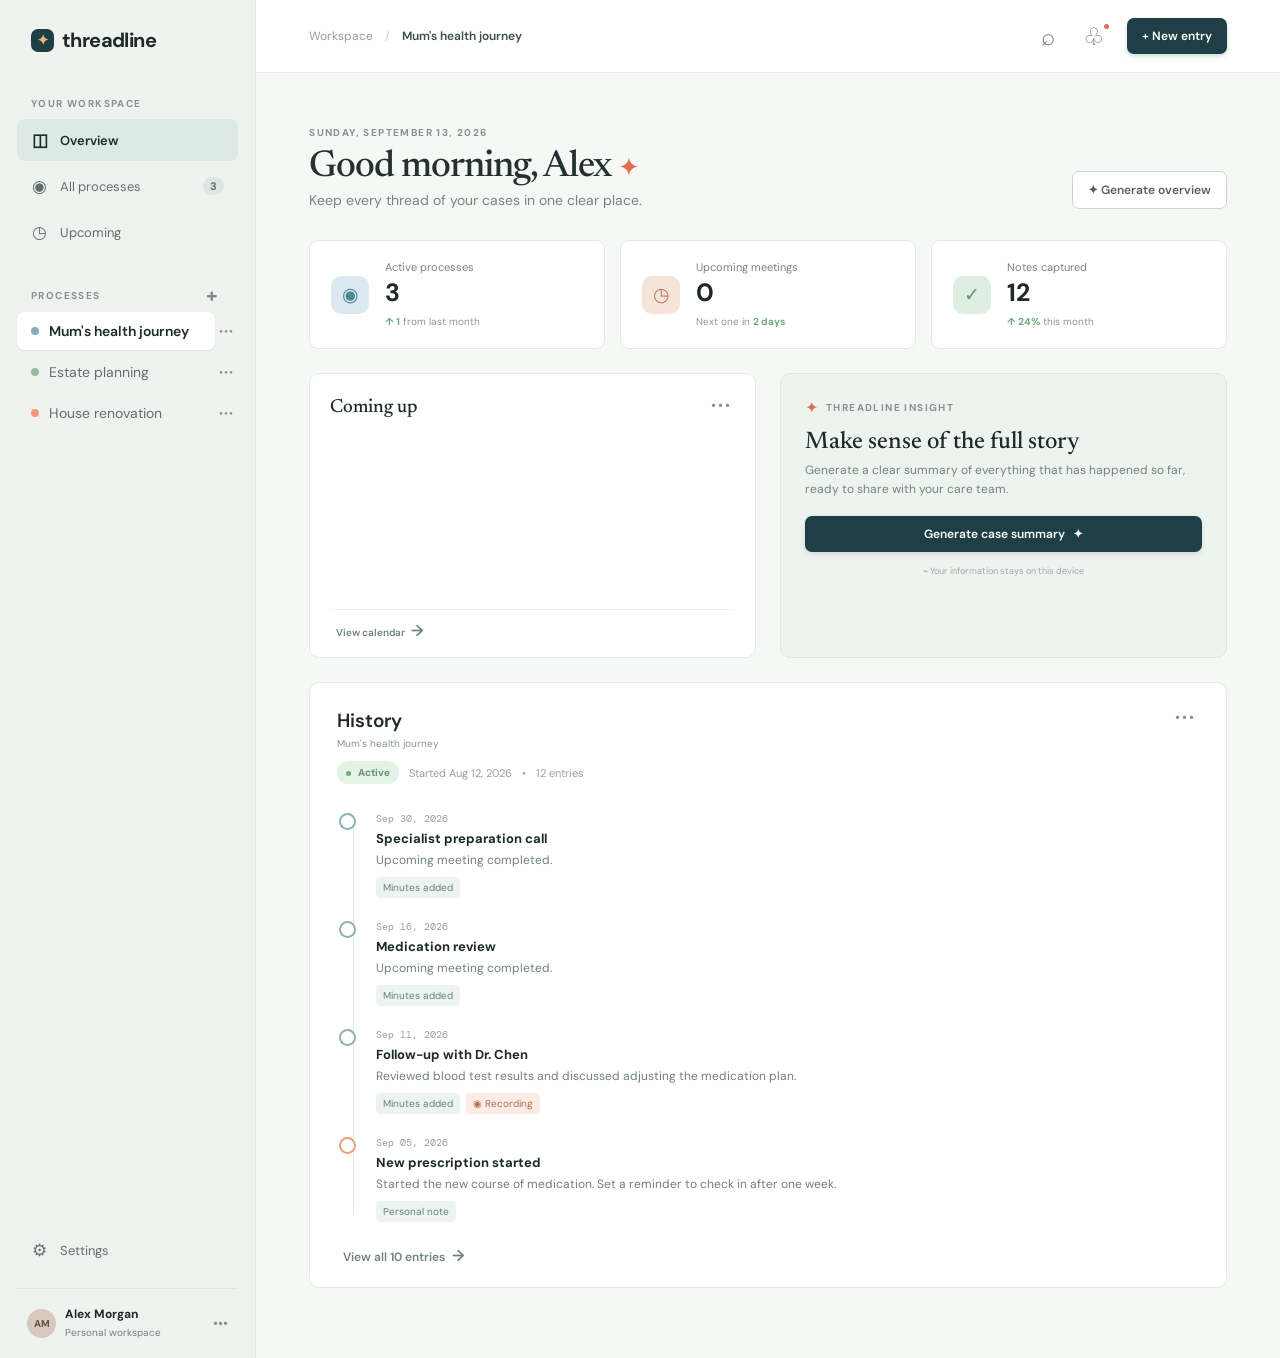
==== commit 6bf1d194: "refactor: replace localStorage with IndexedDB storage layer - Add db.js: new storage module with thr" ====
--- a/index.html
+++ b/index.html
@@ -9,9 +9,71 @@
     <link href="https://fonts.googleapis.com/css2?family=DM+Mono:wght@400;500&family=DM+Sans:wght@400;500;600;700&family=Newsreader:opsz,wght@6..72,500;6..72,600&display=swap" rel="stylesheet" />
     <link rel="stylesheet" href="styles.css?v=20260913-1100" />
     <style>
+      /* ── Default (wide): sidebar + two-column dashboard ── */
       .dashboard-grid { grid-template-columns: 1fr; }
       .dashboard-grid > .right-column { order: 1; grid-template-columns: repeat(2, minmax(0, 1fr)); align-items: start; }
       .dashboard-grid > .timeline-panel { order: 2; }
+
+      /* ── Medium (900–1279px): narrow sidebar, stacked dashboard ── */
+      @media (max-width: 1279px) {
+        .sidebar { width: 210px; padding: 20px 10px 14px; }
+        .brand { font-size: 17px; padding: 0 10px 32px; }
+        .nav-item { padding: 9px 10px; font-size: 12px; }
+        .process-item { padding: 9px 6px 9px 10px; }
+        .main-content { min-width: 0; }
+        .content-wrap { padding: 20px 20px 40px; }
+        .metric-grid { grid-template-columns: repeat(3, 1fr); gap: 10px; }
+        .dashboard-grid > .right-column { grid-template-columns: 1fr; }
+        .dashboard-grid > .right-column > .upcoming-panel,
+        .dashboard-grid > .right-column > .insight-panel { height: auto; }
+      }
+
+      /* ── Small (≤768px): collapsible sidebar becomes a top bar ── */
+      @media (max-width: 768px) {
+        .app-shell { flex-direction: column; }
+        .sidebar {
+          width: 100%;
+          flex-direction: row;
+          align-items: center;
+          padding: 10px 14px;
+          border-right: none;
+          border-bottom: 1px solid #dfe7e3;
+          flex-wrap: wrap;
+          gap: 8px;
+        }
+        .brand { padding: 0; font-size: 16px; }
+        .workspace-label { display: none; }
+        .primary-nav { flex-direction: row; grid-template-columns: none; display: flex; gap: 4px; flex: 1; }
+        .nav-item { padding: 7px 10px; font-size: 12px; }
+        .sidebar-section { display: none; }
+        .sidebar-bottom { margin-top: 0; margin-left: auto; display: flex; align-items: center; gap: 8px; }
+        .profile { padding: 4px 8px; }
+        .profile > div > strong,
+        .profile > div > small,
+        .profile .dots { display: none; }
+        .profile .avatar { width: 28px; height: 28px; font-size: 11px; }
+        .main-content { width: 100%; }
+        .content-wrap { padding: 16px 14px 32px; }
+        .topbar { padding: 12px 14px; }
+        .page-intro { flex-direction: column; align-items: flex-start; gap: 10px; }
+        .page-intro h1 { font-size: 24px; }
+        .metric-grid { grid-template-columns: 1fr 1fr; gap: 8px; }
+        .metric-card { padding: 14px; }
+        .dashboard-grid { gap: 14px; }
+        .dashboard-grid > .right-column { grid-template-columns: 1fr; order: 2; }
+        .dashboard-grid > .timeline-panel { order: 1; }
+        .dashboard-grid > .right-column > .upcoming-panel,
+        .dashboard-grid > .right-column > .insight-panel { height: auto; }
+        .panel { padding: 16px; }
+      }
+
+      /* ── Extra small (≤480px): single column metric grid ── */
+      @media (max-width: 480px) {
+        .metric-grid { grid-template-columns: 1fr; }
+        .page-intro h1 { font-size: 20px; }
+        .topbar { flex-wrap: wrap; gap: 8px; }
+      }
+
       @media (max-width: 650px) {
         .dashboard-grid > .right-column { grid-template-columns: 1fr; }
       }
@@ -141,6 +203,6 @@
     <div class="toast" id="toast" role="status"></div>
     <div class="search-popover" id="search-popover" hidden><label for="event-search">Search this process</label><div><input id="event-search" type="search" placeholder="Search titles and summaries…" /><button id="clear-search" aria-label="Clear search">×</button></div></div>
     <input id="restore-file" type="file" accept="application/json,.json" hidden />
-    <script src="app.js?v=20260913-1330"></script>
+    <script type="module" src="app.js"></script>
   </body>
 </html>
